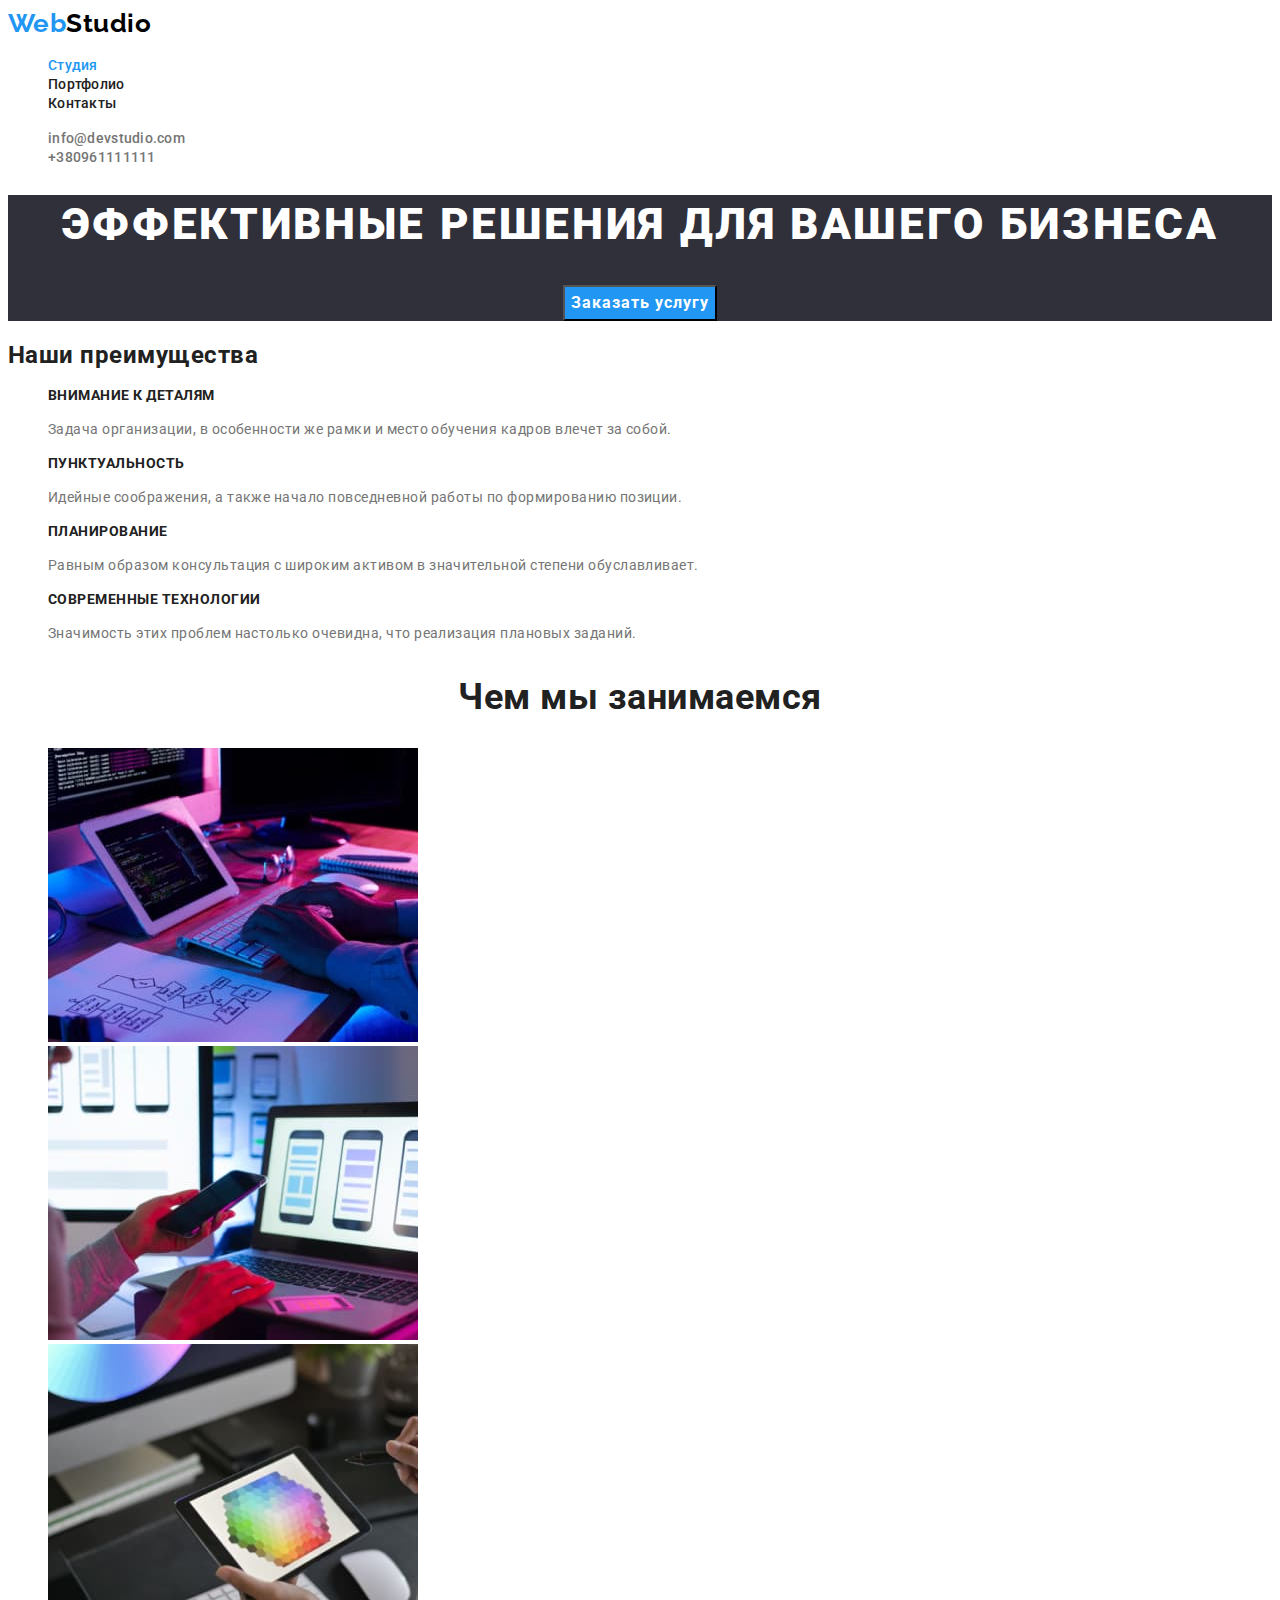
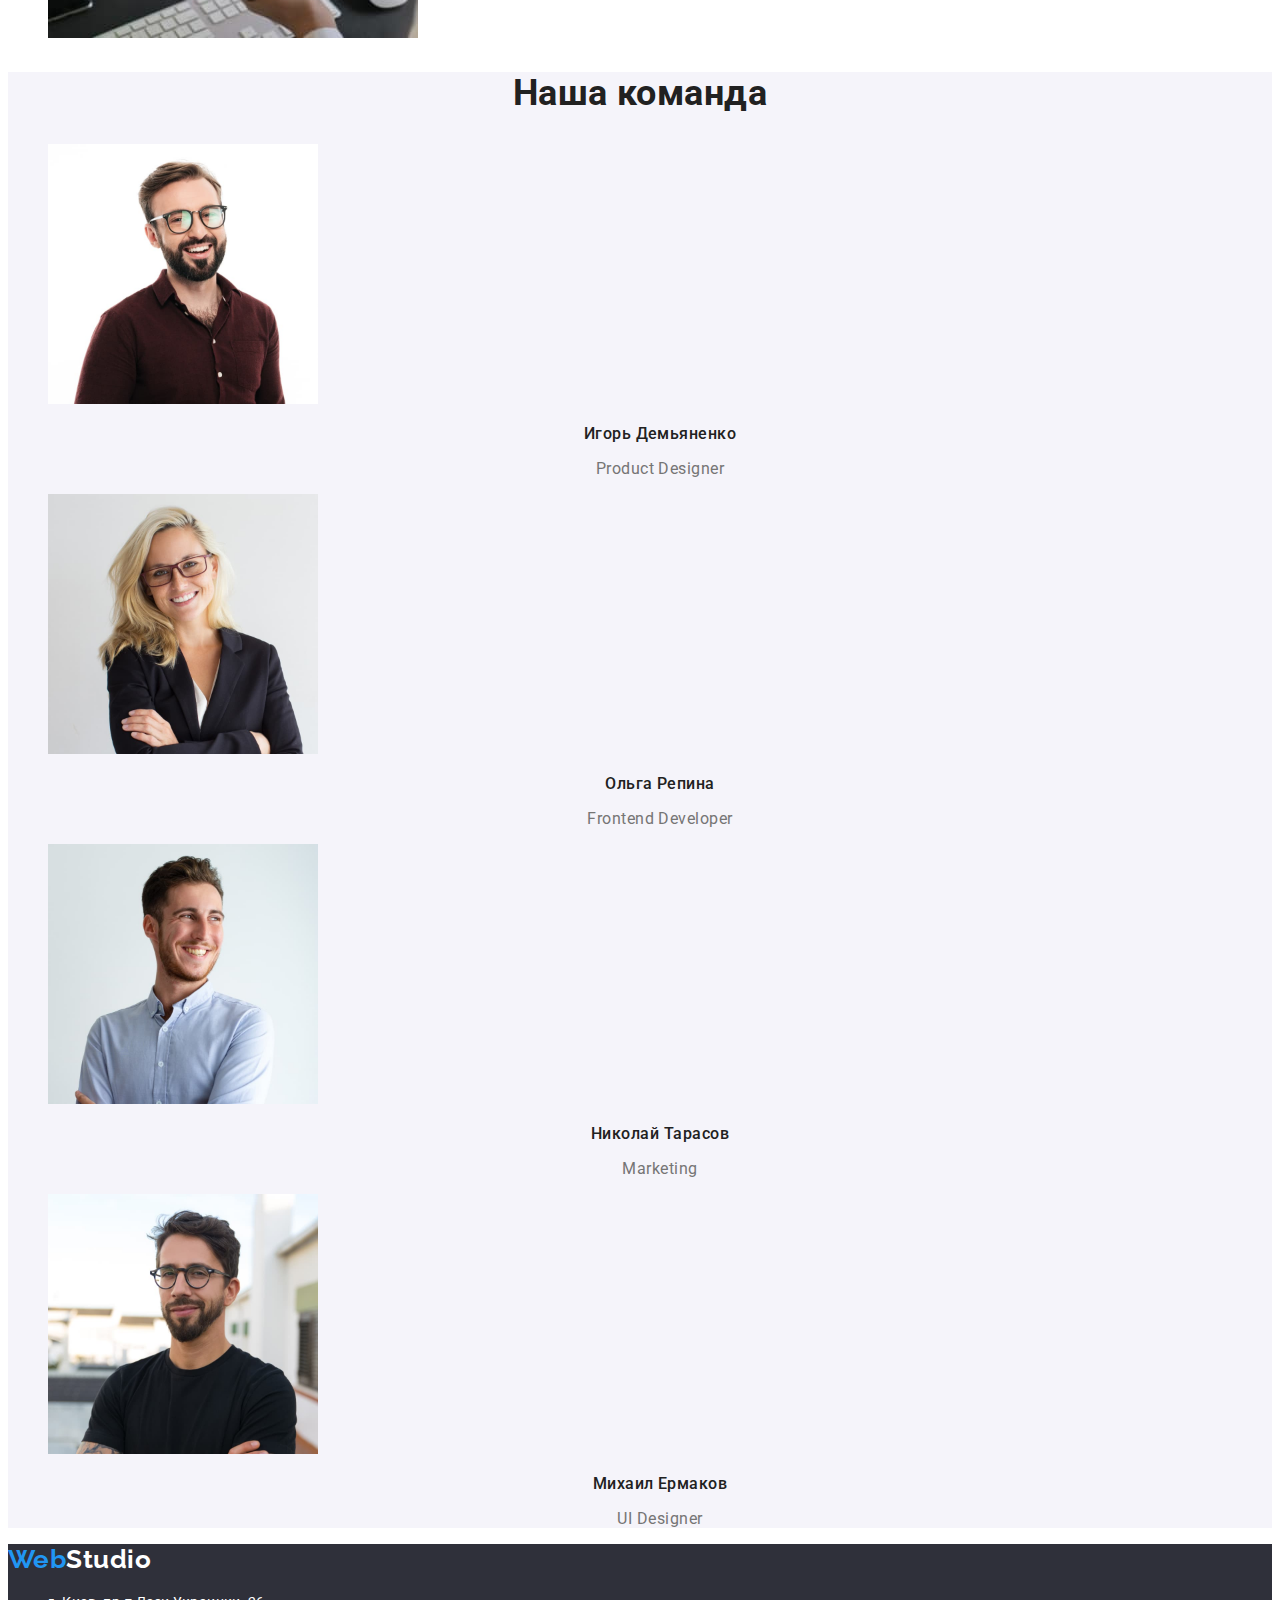
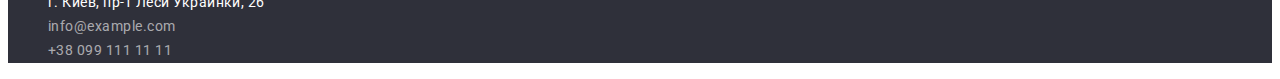
==== index.html @ e26ff04c "Add repo hw-3" ====
<!DOCTYPE html>
<html lang="ru">
<head>
    <meta charset="UTF-8">
    <meta http-equiv="X-UA-Compatible" content="IE=edge">
    <meta name="viewport" content="width=device-width, initial-scale=1.0">
    <title>Студия</title>
    <link rel="preconnect" href="https://fonts.googleapis.com">
    <link rel="preconnect" href="https://fonts.gstatic.com" crossorigin>
    <link href="https://fonts.googleapis.com/css2?family=Raleway:wght@700&family=Roboto:wght@400;500;700;900&display=swap"
        rel="stylesheet">
    <link rel="stylesheet" href="./css/style.css">
</head>
<body>
    <!-- Header section -->
    <header class="page-header">
        <nav>
            <a href="/" class="logo" lang="en"> Web<span class="logo-dark">Studio</span></a>
            <ul class="site-nav list">
                <li><a href="./index.html" class="nav-link current">Студия</a></li>
                <li><a href="./portfolio.html" class="nav-link">Портфолио</a></li>
                <li><a href="" class="nav-link">Контакты</a></li>
            </ul>
        </nav>
    
        <ul class="auth-nav list">
            <li class="auth-item"><a href="mailto:info@devstudio.com" class="auth-link">info@devstudio.com</a></li>
            <li class="auth-item"><a href="tel:+380961111111" class="auth-link">+380961111111</a></li>
        </ul>
    </header>
    <!-- Main section -->
    <main>
        <section class="hero-section">
            <h1 class="hero-title">Эффективные решения для вашего бизнеса</h1>
            <button type="button" class="hero-button">Заказать услугу</button>
        </section>
        <!-- Чем мы занимаемся -->
        <section class="benefits">
            <h2>Наши преимущества</h2>
            <ul class="list">
                <li>
                    <h3 class="benefits-title">Внимание к деталям</h3>
                    <p class="benefits-description">Задача организации, в особенности же рамки и место обучения кадров влечет за собой.</p>
                </li>
                <li>
                    <h3 class="benefits-title">Пунктуальность</h3>
                    <p class="benefits-description">Идейные соображения, а также начало повседневной работы по формированию позиции.</p>
                </li>
                <li>
                    <h3 class="benefits-title">Планирование</h3>
                    <p class="benefits-description">Равным образом консультация с широким активом в значительной степени обуславливает.</p>
                </li>
                <li>
                    <h3 class="benefits-title">Современные технологии</h3>
                    <p class="benefits-description">Значимость этих проблем настолько очевидна, что реализация плановых заданий.</p>
                </li>
            </ul>
        </section>
        <section class="works">
            <h2 class="works-title">Чем мы занимаемся</h2>
            <ul class="list">
                <li>
                    <img src="./images/box1.jpg" alt="Экран с кодом" width="370">
                </li>
                <li>
                    <img src="./images/box2.jpg" alt="Экран с макетом" width="370">
                </li>
                <li>
                    <img src="./images/box3.jpg" alt="экран планшета" width="370">
                </li>
            </ul>
        </section>
        <!-- Наша команда -->
        <section class="works-section">
            <h2 class="works-title">Наша команда</h2>
            <ul class="list">
                <li>
                    <img src="./images/img.jpg" alt="Игорь" width="270">
                    <h3 class="work-employe">Игорь Демьяненко</h3>
                    <p lang="en" class="work-desccription">Product Designer</p>
                </li>
                <li>
                    <img src="./images/img-2.jpg" alt="Ольга" width="270">
                    <h3 class="work-employe">Ольга Репина</h3>
                    <p lang="en" class="work-desccription">Frontend Developer</p>
                </li>
                <li>
                    <img src="./images/img-3.jpg" alt="Николай" width="270">
                    <h3 class="work-employe">Николай Тарасов</h3>
                    <p lang="en" class="work-desccription">Marketing</p>
                </li>
                <li>
                    <img src="./images/img-4.jpg" alt="Михаил" width="270">
                    <h3 class="work-employe">Михаил Ермаков</h3>
                    <p lang="en" class="work-desccription">UI Designer</p>
                </li>
            </ul>
        </section>

    </main>

    <!-- Footer section -->
    <footer>
        <div class="container footer-background">
            <a href="/" class="logo" lang="en"> Web<span class="logo-light">Studio</span></a>
            <address class="address">
                <ul class="list">
                    <li><a href="https://goo.gl/maps/YRbQZVah7VMLd3e68" target="_blank" rel="noreferrer noopener"
                            class="footer-contacts footer-maps">г. Киев, пр-т Леси Украинки, 26</a></li>
                    <li><a href="mailto:info@devstudio.com" class="footer-contacts">info@example.com</a></li>
                    <li><a href="tel:+380961111111" class="footer-contacts">+38 099 111 11 11</a></li>
                </ul>
            </address>
        </div>
    </footer>
</body>
</html>
---- css/style.css ----
:root {
  --primary-text-color: #212121;
  --secodary-text-color: #757575;
  --accent-color: #2196f3;
  --secondary-bcg-color: #2f303a;
  --white-text-color: #ffffff;
  --primary-bcg-button: #f5f4fa;
  --footer-adress-link-color: rgba(255, 255, 255, 0.6);
}

body {
  color: var(--primary-text-color);

  font-family: Roboto, sans-serif;
  letter-spacing: 0.03em;
}
.list {
  list-style: none;
}
/* Logo */
.logo {
  text-decoration: none;
  color: var(--accent-color);

  font-family: Raleway, sans-serif;
  font-weight: 700;
  font-size: 26px;
  line-height: 1.19;
}
.logo-dark {
  color: #000;
}
.logo-light {
  color: var(--white-text-color);
}
/* site-nav */
.nav-link {
  text-decoration: none;
  color: var(--primary-text-color);
  font-weight: 500;
  font-size: 14px;
  line-height: 1.14;
  letter-spacing: 0.02em;
}
.nav-link:hover,
.nav-link:focus,
.nav-link.current {
  color: var(--accent-color);
}

/* auth-nav */
.auth-link {
  text-decoration: none;
  color: var(--secodary-text-color);
  font-weight: 500;
  font-size: 14px;
  line-height: 1.14;
  letter-spacing: 0.02em;
}
/* Hero */
.hero-section {
  background-color: var(--secondary-bcg-color);
  text-align: center;
}
.hero-title {
  color: var(--white-text-color);
  font-weight: 900;
  font-size: 44px;
  line-height: 1.36;
  text-align: center;
  letter-spacing: 0.06em;
  text-transform: uppercase;
}
.hero-button {
  color: var(--white-text-color);
  background-color: var(--accent-color);
  font-family: inherit;
  font-weight: 700;
  font-size: 16px;
  line-height: 1.87;
  align-items: center;
  text-align: center;
  letter-spacing: 0.06em;
  cursor: pointer;
}

/* Works */
.works-section {
  background-color: #f5f4fa;
}
.works-title {
  font-weight: 700;
  font-size: 36px;
  line-height: 1.17;
  text-align: center;
}
.work-employe {
  font-weight: 500;
  font-size: 16px;
  line-height: 1.19;
  text-align: center;
}
.work-desccription {
  color: var(--secodary-text-color);
  font-size: 16px;
  line-height: 1.19;
  text-align: center;
}
/* Footer */

.footer-contacts {
  text-decoration: none;
  color: var(--footer-adress-link-color);
  font-style: normal;
  font-size: 14px;
  line-height: 1.71;
}
.footer-contacts:hover,
.footer-contacts:focus {
  color: var(--white-text-color);
}
.footer-maps {
  color: var(--white-text-color);
}

.auth-link:hover,
.auth-link:focus,
.footer-auth-link:hover,
.footer-auth-link:focus {
  color: var(--accent-color);
}
/* Filter */
.filter-btn {
  color: var(--primary-text-color);
  background-color: var(--primary-bcg-button);
  font-family: inherit;
  font-weight: 500;
  font-size: 16px;
  line-height: 1.63;
  cursor: pointer;
}
.filter-btn:hover,
.filter-btn:focus {
  color: var(--white-text-color);
  background-color: var(--accent-color);
}
.filter-btn.current {
  color: var(--white-text-color);
  background-color: var(--accent-color);
}
/* проекты */
.project-item {
  text-decoration: none;
}
.project-title {
  color: var(--primary-text-color);

  font-weight: 700;
  font-size: 18px;
  line-height: 2;
  letter-spacing: 0.06em;
}
.project-text {
  color: var(--secodary-text-color);
  font-size: 16px;
  line-height: 1.87;
}
/* Benefits */
.benefits-title {
  font-weight: 700;
  font-size: 14px;
  line-height: 1.14;
  text-transform: uppercase;
}
.benefits-description {
  color: var(--secodary-text-color);
  font-size: 14px;
  line-height: 1.71;
}
.address {
  font-style: normal;
}
.container.footer-background {
  background-color: var(--secondary-bcg-color);
}
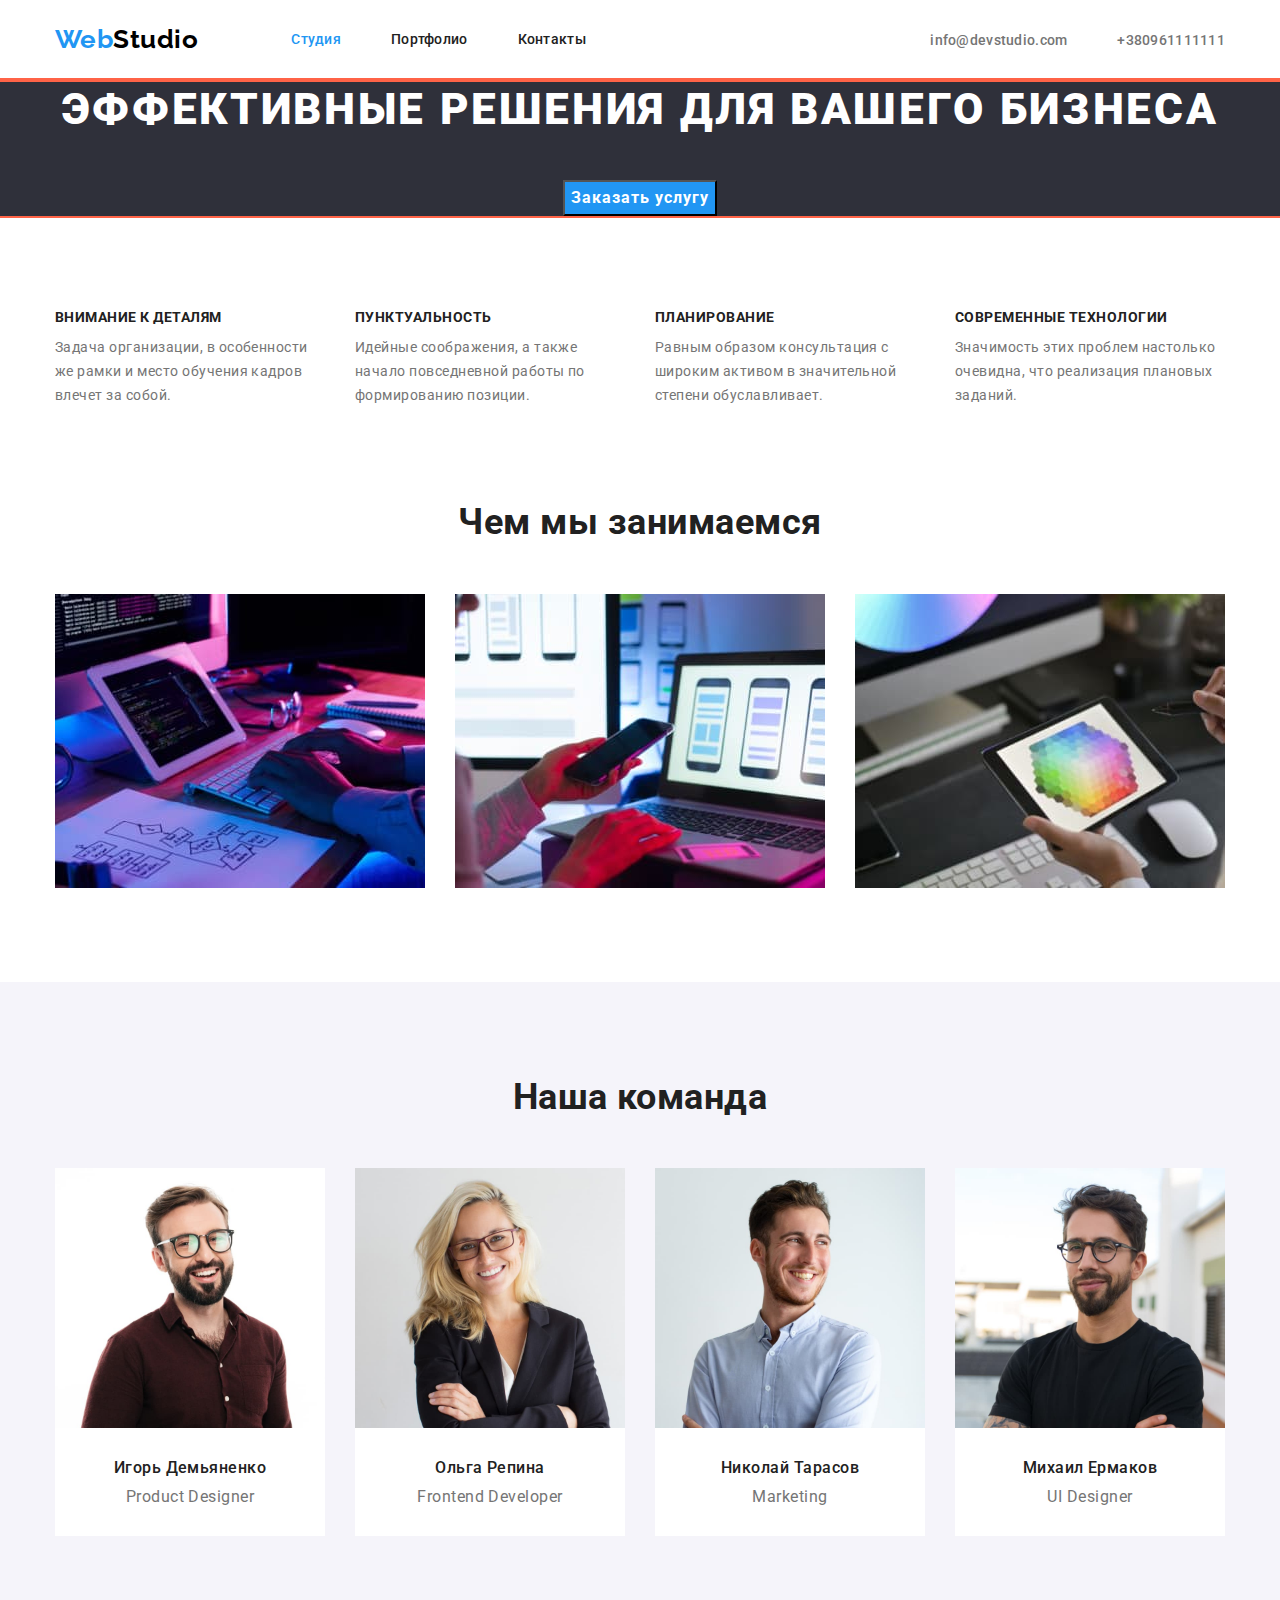
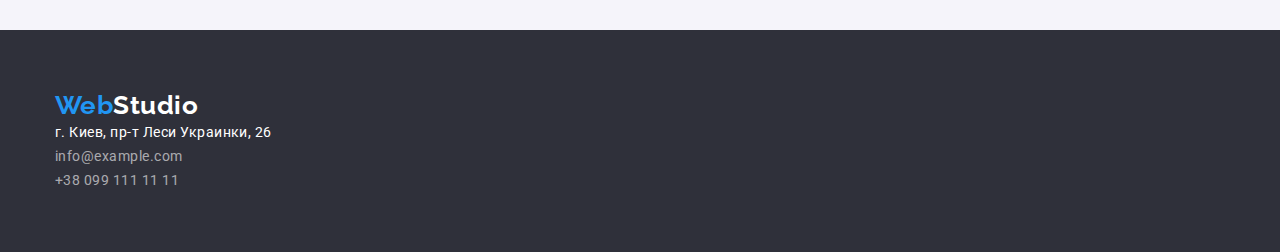
==== commit 88c93409: "Add flex" ====
--- a/index.html
+++ b/index.html
@@ -9,24 +9,27 @@
     <link rel="preconnect" href="https://fonts.gstatic.com" crossorigin>
     <link href="https://fonts.googleapis.com/css2?family=Raleway:wght@700&family=Roboto:wght@400;500;700;900&display=swap"
         rel="stylesheet">
+    <link rel="stylesheet" href="https://cdnjs.cloudflare.com/ajax/libs/modern-normalize/1.1.0/modern-normalize.min.css">
     <link rel="stylesheet" href="./css/style.css">
 </head>
 <body>
     <!-- Header section -->
     <header class="page-header">
-        <nav>
-            <a href="/" class="logo" lang="en"> Web<span class="logo-dark">Studio</span></a>
-            <ul class="site-nav list">
-                <li><a href="./index.html" class="nav-link current">Студия</a></li>
-                <li><a href="./portfolio.html" class="nav-link">Портфолио</a></li>
-                <li><a href="" class="nav-link">Контакты</a></li>
+        <div class="container page-nav">
+            <nav class="main-nav">
+                <a href="/" class="logo" lang="en"> Web<span class="logo-dark">Studio</span></a>
+                <ul class="site-nav list">
+                    <li class="site-nav-item"><a href="./index.html" class="nav-link current">Студия</a></li>
+                    <li class="site-nav-item"><a href="./portfolio.html" class="nav-link">Портфолио</a></li>
+                    <li class="site-nav-item"><a href="" class="nav-link">Контакты</a></li>
+                </ul>
+            </nav>
+            
+            <ul class="auth-nav list">
+                <li class="auth-item"><a href="mailto:info@devstudio.com" class="auth-link">info@devstudio.com</a></li>
+                <li class="auth-item"><a href="tel:+380961111111" class="auth-link">+380961111111</a></li>
             </ul>
-        </nav>
-    
-        <ul class="auth-nav list">
-            <li class="auth-item"><a href="mailto:info@devstudio.com" class="auth-link">info@devstudio.com</a></li>
-            <li class="auth-item"><a href="tel:+380961111111" class="auth-link">+380961111111</a></li>
-        </ul>
+        </div>
     </header>
     <!-- Main section -->
     <main>
@@ -35,74 +38,84 @@
             <button type="button" class="hero-button">Заказать услугу</button>
         </section>
         <!-- Чем мы занимаемся -->
-        <section class="benefits">
-            <h2>Наши преимущества</h2>
-            <ul class="list">
-                <li>
-                    <h3 class="benefits-title">Внимание к деталям</h3>
-                    <p class="benefits-description">Задача организации, в особенности же рамки и место обучения кадров влечет за собой.</p>
-                </li>
-                <li>
-                    <h3 class="benefits-title">Пунктуальность</h3>
-                    <p class="benefits-description">Идейные соображения, а также начало повседневной работы по формированию позиции.</p>
-                </li>
-                <li>
-                    <h3 class="benefits-title">Планирование</h3>
-                    <p class="benefits-description">Равным образом консультация с широким активом в значительной степени обуславливает.</p>
-                </li>
-                <li>
-                    <h3 class="benefits-title">Современные технологии</h3>
-                    <p class="benefits-description">Значимость этих проблем настолько очевидна, что реализация плановых заданий.</p>
-                </li>
-            </ul>
+        <section class="section benefits-section">
+            <div class="container">
+                <h2 class="visually-hidden">Наши преимущества</h2>
+                <ul class="benefits-list list">
+                    <li class="benefits-item">
+                        <h3 class="benefits-title">Внимание к деталям</h3>
+                        <p class="benefits-description">Задача организации, в особенности же рамки и место обучения кадров влечет за
+                            собой.</p>
+                    </li>
+                    <li class="benefits-item">
+                        <h3 class="benefits-title">Пунктуальность</h3>
+                        <p class="benefits-description">Идейные соображения, а также начало повседневной работы по формированию
+                            позиции.</p>
+                    </li>
+                    <li class="benefits-item">
+                        <h3 class="benefits-title">Планирование</h3>
+                        <p class="benefits-description">Равным образом консультация с широким активом в значительной степени
+                            обуславливает.</p>
+                    </li>
+                    <li class="benefits-item">
+                        <h3 class="benefits-title">Современные технологии</h3>
+                        <p class="benefits-description">Значимость этих проблем настолько очевидна, что реализация плановых заданий.
+                        </p>
+                    </li>
+                </ul>
+            </div>
         </section>
-        <section class="works">
-            <h2 class="works-title">Чем мы занимаемся</h2>
-            <ul class="list">
-                <li>
-                    <img src="./images/box1.jpg" alt="Экран с кодом" width="370">
-                </li>
-                <li>
-                    <img src="./images/box2.jpg" alt="Экран с макетом" width="370">
-                </li>
-                <li>
-                    <img src="./images/box3.jpg" alt="экран планшета" width="370">
-                </li>
-            </ul>
+        <section class="section">
+            <div class="container">
+                <h2 class="works-title">Чем мы занимаемся</h2>
+                <ul class="works-list list">
+                    <li class="works-item">
+                        <img src="./images/box1.jpg" alt="Экран с кодом" width="370">
+                    </li>
+                    <li class="works-item">
+                        <img src="./images/box2.jpg" alt="Экран с макетом" width="370">
+                    </li>
+                    <li class="works-item">
+                        <img src="./images/box3.jpg" alt="экран планшета" width="370">
+                    </li>
+                </ul>
+            </div>
         </section>
         <!-- Наша команда -->
-        <section class="works-section">
-            <h2 class="works-title">Наша команда</h2>
-            <ul class="list">
-                <li>
-                    <img src="./images/img.jpg" alt="Игорь" width="270">
-                    <h3 class="work-employe">Игорь Демьяненко</h3>
-                    <p lang="en" class="work-desccription">Product Designer</p>
-                </li>
-                <li>
-                    <img src="./images/img-2.jpg" alt="Ольга" width="270">
-                    <h3 class="work-employe">Ольга Репина</h3>
-                    <p lang="en" class="work-desccription">Frontend Developer</p>
-                </li>
-                <li>
-                    <img src="./images/img-3.jpg" alt="Николай" width="270">
-                    <h3 class="work-employe">Николай Тарасов</h3>
-                    <p lang="en" class="work-desccription">Marketing</p>
-                </li>
-                <li>
-                    <img src="./images/img-4.jpg" alt="Михаил" width="270">
-                    <h3 class="work-employe">Михаил Ермаков</h3>
-                    <p lang="en" class="work-desccription">UI Designer</p>
-                </li>
-            </ul>
+        <section class="section team-section">
+            <div class="container">
+                <h2 class="works-title">Наша команда</h2>
+                <ul class="team-list list">
+                    <li class="team-item">
+                        <img src="./images/img.jpg" alt="Игорь" width="270">
+                        <h3 class="work-employe">Игорь Демьяненко</h3>
+                        <p lang="en" class="work-desccription">Product Designer</p>
+                    </li>
+                    <li class="team-item">
+                        <img src="./images/img-2.jpg" alt="Ольга" width="270">
+                        <h3 class="work-employe">Ольга Репина</h3>
+                        <p lang="en" class="work-desccription">Frontend Developer</p>
+                    </li>
+                    <li class="team-item">
+                        <img src="./images/img-3.jpg" alt="Николай" width="270">
+                        <h3 class="work-employe">Николай Тарасов</h3>
+                        <p lang="en" class="work-desccription">Marketing</p>
+                    </li>
+                    <li class="team-item">
+                        <img src="./images/img-4.jpg" alt="Михаил" width="270">
+                        <h3 class="work-employe">Михаил Ермаков</h3>
+                        <p lang="en" class="work-desccription">UI Designer</p>
+                    </li>
+                </ul>
+            </div>
         </section>
 
     </main>
 
     <!-- Footer section -->
-    <footer>
-        <div class="container footer-background">
-            <a href="/" class="logo" lang="en"> Web<span class="logo-light">Studio</span></a>
+    <footer class="footer-page">
+        <div class="container">
+            <a href="/" class="logo footer-logo" lang="en"> Web<span class="logo-light">Studio</span></a>
             <address class="address">
                 <ul class="list">
                     <li><a href="https://goo.gl/maps/YRbQZVah7VMLd3e68" target="_blank" rel="noreferrer noopener"
--- a/css/style.css
+++ b/css/style.css
@@ -6,6 +6,7 @@
   --white-text-color: #ffffff;
   --primary-bcg-button: #f5f4fa;
   --footer-adress-link-color: rgba(255, 255, 255, 0.6);
+  --border-primary-color: #eeeeee;
 }
 
 body {
@@ -14,11 +15,60 @@
   font-family: Roboto, sans-serif;
   letter-spacing: 0.03em;
 }
+p,
+h1,
+h2,
+h3,
+h4,
+h5 {
+  margin: 0;
+}
+img {
+  display: block;
+  max-width: 100%;
+  height: auto;
+}
+
 .list {
+  padding: 0;
+  margin: 0;
+
   list-style: none;
+}
+.container {
+  width: 1200px;
+  padding-left: 15px;
+  padding-right: 15px;
+  margin: 0 auto;
+}
+.section {
+  padding-top: 94px;
+  padding-bottom: 94px;
+}
+.visually-hidden {
+  position: absolute;
+  white-space: nowrap;
+  width: 1px;
+  height: 1px;
+  overflow: hidden;
+  border: 0;
+  padding: 0;
+  clip: rect(0 0 0 0);
+  clip-path: inset(50%);
+  margin: -1px;
+}
+/* Header */
+.page-header {
+  outline: 2px solid tomato;
+}
+.page-nav {
+  display: flex;
+  align-items: center;
 }
 /* Logo */
 .logo {
+  padding-top: 24px;
+  padding-bottom: 25px;
   text-decoration: none;
   color: var(--accent-color);
 
@@ -27,6 +77,11 @@
   font-size: 26px;
   line-height: 1.19;
 }
+.logo.footer-logo {
+  padding-top: 0;
+  padding-bottom: 0;
+  margin-bottom: 10px;
+}
 .logo-dark {
   color: #000;
 }
@@ -34,7 +89,22 @@
   color: var(--white-text-color);
 }
 /* site-nav */
+.main-nav {
+  display: flex;
+}
+.site-nav {
+  display: flex;
+  margin-left: 93px;
+}
+.site-nav-item:not(:last-child) {
+  margin-right: 50px;
+}
+
 .nav-link {
+  padding-top: 32px;
+  padding-bottom: 32px;
+  display: block;
+
   text-decoration: none;
   color: var(--primary-text-color);
   font-weight: 500;
@@ -49,6 +119,13 @@
 }
 
 /* auth-nav */
+.auth-nav {
+  display: flex;
+  margin-left: auto;
+}
+.auth-item:not(:last-child) {
+  margin-right: 50px;
+}
 .auth-link {
   text-decoration: none;
   color: var(--secodary-text-color);
@@ -61,8 +138,12 @@
 .hero-section {
   background-color: var(--secondary-bcg-color);
   text-align: center;
+  outline: 2px solid tomato;
 }
 .hero-title {
+  margin-top: 0;
+  margin-bottom: 40px;
+
   color: var(--white-text-color);
   font-weight: 900;
   font-size: 44px;
@@ -85,29 +166,60 @@
 }
 
 /* Works */
-.works-section {
-  background-color: #f5f4fa;
+.works-list {
+  display: flex;
+  margin-left: -30px;
+}
+.works-item {
+  flex-basis: calc(100% / 3 - 30px);
+  margin-left: 30px;
 }
 .works-title {
+  margin-top: 0;
+  margin-bottom: 50px;
+
   font-weight: 700;
   font-size: 36px;
   line-height: 1.17;
   text-align: center;
 }
+/* Team */
+.team-section {
+  background-color: var(--primary-bcg-button);
+}
+.team-list {
+  display: flex;
+  margin-left: -30px;
+}
+.team-item {
+  flex-basis: calc(100% / 4 - 30px);
+  margin-left: 30px;
+
+  background-color: var(--white-text-color);
+}
 .work-employe {
+  margin-top: 30px;
+  margin-bottom: 10px;
+
   font-weight: 500;
   font-size: 16px;
   line-height: 1.19;
   text-align: center;
 }
 .work-desccription {
+  margin-bottom: 30px;
+
   color: var(--secodary-text-color);
   font-size: 16px;
   line-height: 1.19;
   text-align: center;
 }
 /* Footer */
-
+.footer-page {
+  background-color: var(--secondary-bcg-color);
+  padding-top: 60px;
+  padding-bottom: 60px;
+}
 .footer-contacts {
   text-decoration: none;
   color: var(--footer-adress-link-color);
@@ -130,7 +242,16 @@
   color: var(--accent-color);
 }
 /* Filter */
+.filter {
+  display: flex;
+  justify-content: center;
+  margin-bottom: 50px;
+}
+.filter-item:not(:last-child) {
+  margin-right: 8px;
+}
 .filter-btn {
+  padding: 6px 22px;
   color: var(--primary-text-color);
   background-color: var(--primary-bcg-button);
   font-family: inherit;
@@ -149,10 +270,26 @@
   background-color: var(--accent-color);
 }
 /* проекты */
+.project-section {
+  display: flex;
+  flex-wrap: wrap;
+  margin-top: -30px;
+  margin-left: -30px;
+}
+.project-list {
+  flex-basis: calc(100% / 3 - 30px);
+  margin-top: 30px;
+  margin-left: 30px;
+}
 .project-item {
   text-decoration: none;
 }
+.project-box {
+  padding: 20px 24px;
+  border: 1px solid var(--border-primary-color);
+}
 .project-title {
+  margin-bottom: 4px;
   color: var(--primary-text-color);
 
   font-weight: 700;
@@ -166,13 +303,28 @@
   line-height: 1.87;
 }
 /* Benefits */
+.benefits-section {
+  padding-bottom: 0;
+}
+.benefits-list {
+  display: flex;
+  margin-left: -30px;
+}
+.benefits-item {
+  flex-basis: calc(100% / 4 - 30px);
+  margin-left: 30px;
+}
 .benefits-title {
+  margin-top: 0;
+  margin-bottom: 10px;
   font-weight: 700;
   font-size: 14px;
   line-height: 1.14;
   text-transform: uppercase;
 }
 .benefits-description {
+  margin-top: 0;
+  margin-bottom: 0;
   color: var(--secodary-text-color);
   font-size: 14px;
   line-height: 1.71;
@@ -180,6 +332,3 @@
 .address {
   font-style: normal;
 }
-.container.footer-background {
-  background-color: var(--secondary-bcg-color);
-}
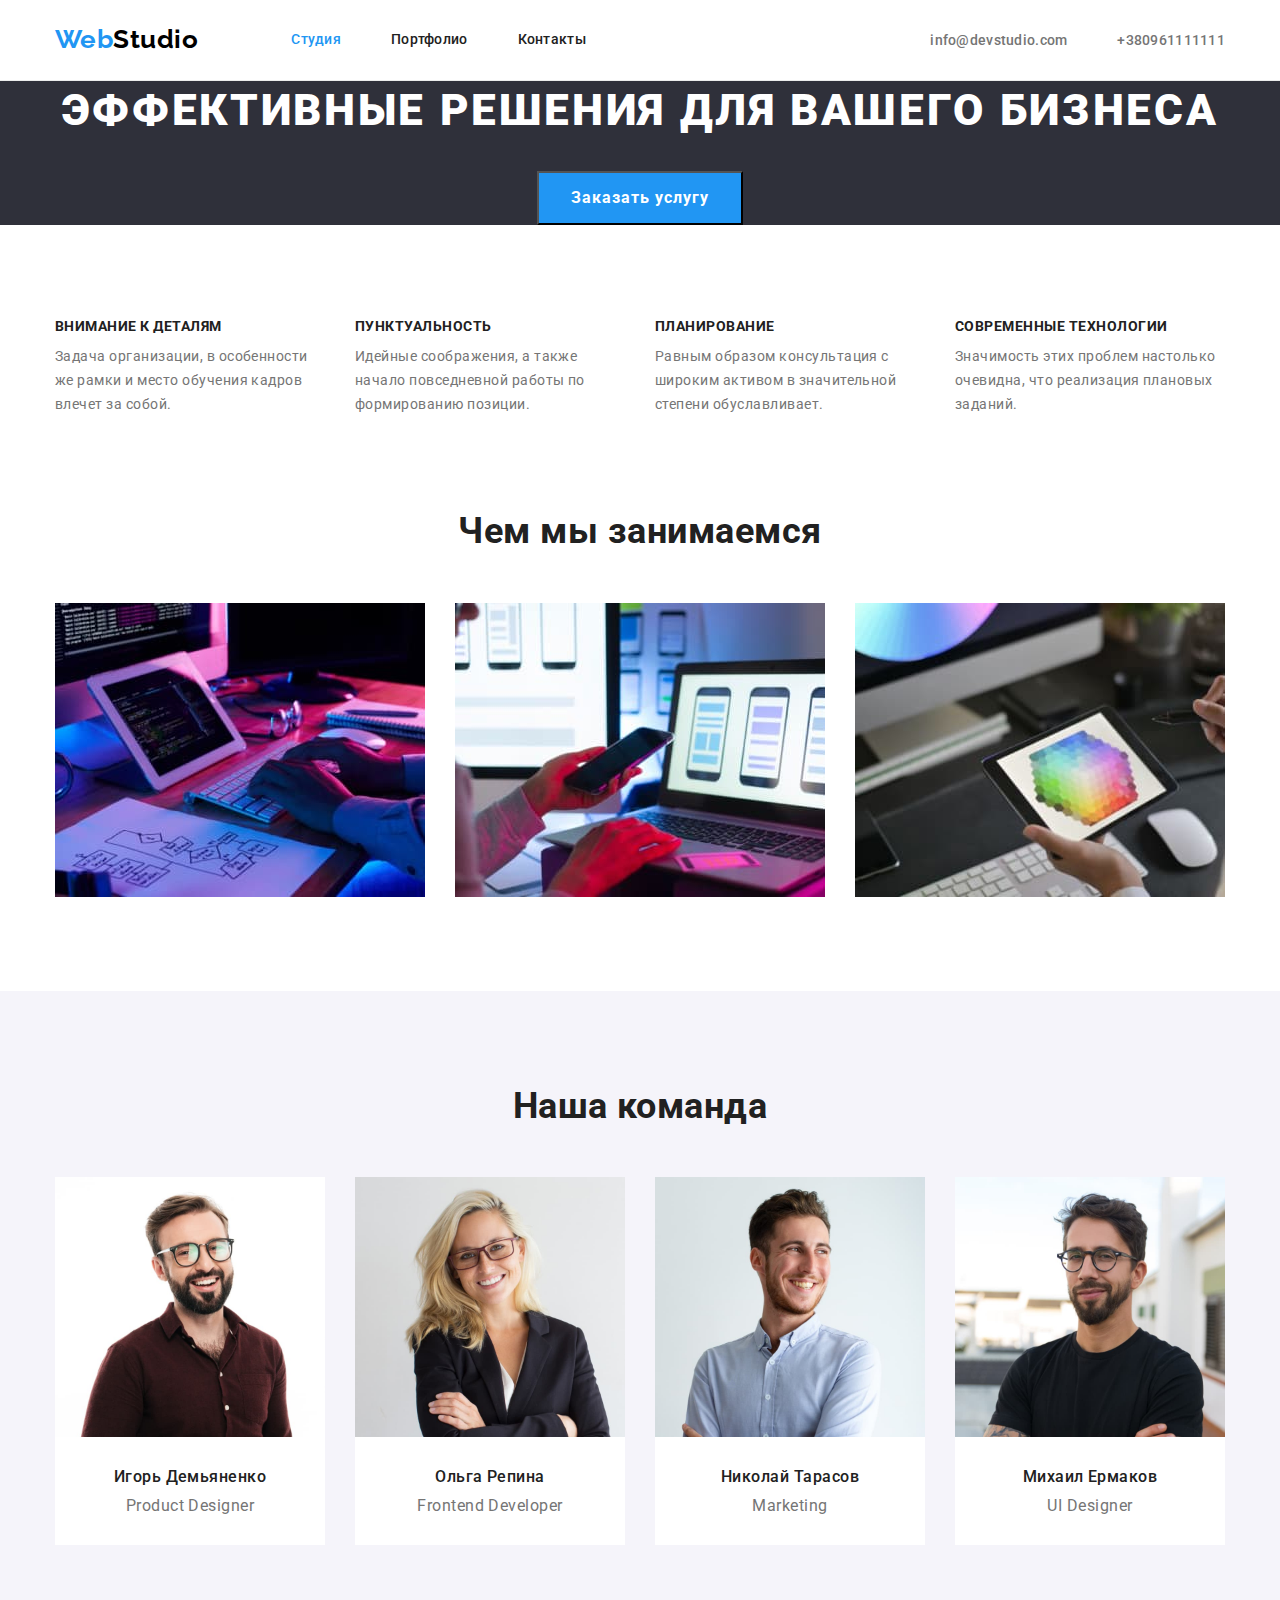
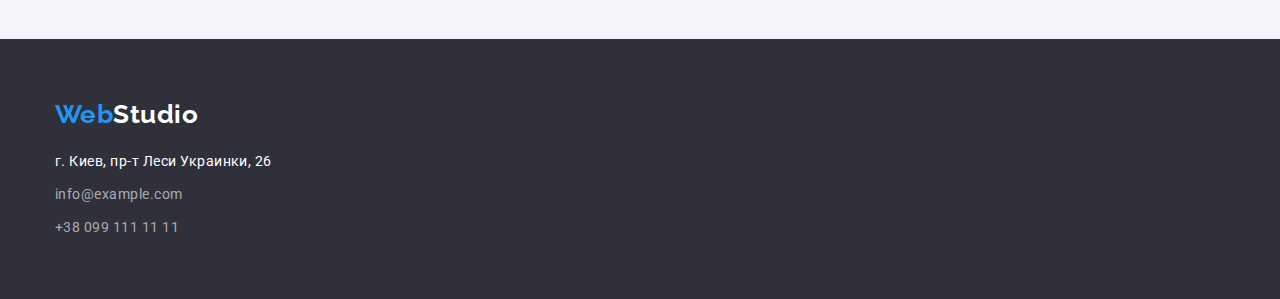
==== commit 4b91b8ec: "Change footer" ====
--- a/index.html
+++ b/index.html
@@ -114,13 +114,13 @@
 
     <!-- Footer section -->
     <footer class="footer-page">
-        <div class="container">
+        <div class="container footer-items">
             <a href="/" class="logo footer-logo" lang="en"> Web<span class="logo-light">Studio</span></a>
             <address class="address">
                 <ul class="list">
                     <li><a href="https://goo.gl/maps/YRbQZVah7VMLd3e68" target="_blank" rel="noreferrer noopener"
                             class="footer-contacts footer-maps">г. Киев, пр-т Леси Украинки, 26</a></li>
-                    <li><a href="mailto:info@devstudio.com" class="footer-contacts">info@example.com</a></li>
+                    <li><a href="mailto:info@devstudio.com" class="footer-contacts mail">info@example.com</a></li>
                     <li><a href="tel:+380961111111" class="footer-contacts">+38 099 111 11 11</a></li>
                 </ul>
             </address>
--- a/css/style.css
+++ b/css/style.css
@@ -7,6 +7,7 @@
   --primary-bcg-button: #f5f4fa;
   --footer-adress-link-color: rgba(255, 255, 255, 0.6);
   --border-primary-color: #eeeeee;
+  --border-secondary-color: #ececec;
 }
 
 body {
@@ -59,7 +60,7 @@
 }
 /* Header */
 .page-header {
-  outline: 2px solid tomato;
+  border-bottom: 1px solid var(--border-secondary-color);
 }
 .page-nav {
   display: flex;
@@ -138,11 +139,10 @@
 .hero-section {
   background-color: var(--secondary-bcg-color);
   text-align: center;
-  outline: 2px solid tomato;
 }
 .hero-title {
   margin-top: 0;
-  margin-bottom: 40px;
+  margin-bottom: 30px;
 
   color: var(--white-text-color);
   font-weight: 900;
@@ -153,6 +153,8 @@
   text-transform: uppercase;
 }
 .hero-button {
+  padding: 10px 32px;
+
   color: var(--white-text-color);
   background-color: var(--accent-color);
   font-family: inherit;
@@ -217,6 +219,8 @@
 /* Footer */
 .footer-page {
   background-color: var(--secondary-bcg-color);
+}
+.footer-items {
   padding-top: 60px;
   padding-bottom: 60px;
 }
@@ -231,8 +235,17 @@
 .footer-contacts:focus {
   color: var(--white-text-color);
 }
+.footer-contacts.mail {
+  display: block;
+  margin-bottom: 9px;
+}
 .footer-maps {
-  color: var(--white-text-color);
+  display: block;
+  margin-bottom: 9px;
+  color: var(--white-text-color);
+}
+.address {
+  margin-top: 20px;
 }
 
 .auth-link:hover,
@@ -286,7 +299,9 @@
 }
 .project-box {
   padding: 20px 24px;
-  border: 1px solid var(--border-primary-color);
+  border-right: 1px solid var(--border-primary-color);
+  border-bottom: 1px solid var(--border-primary-color);
+  border-left: 1px solid var(--border-primary-color);
 }
 .project-title {
   margin-bottom: 4px;
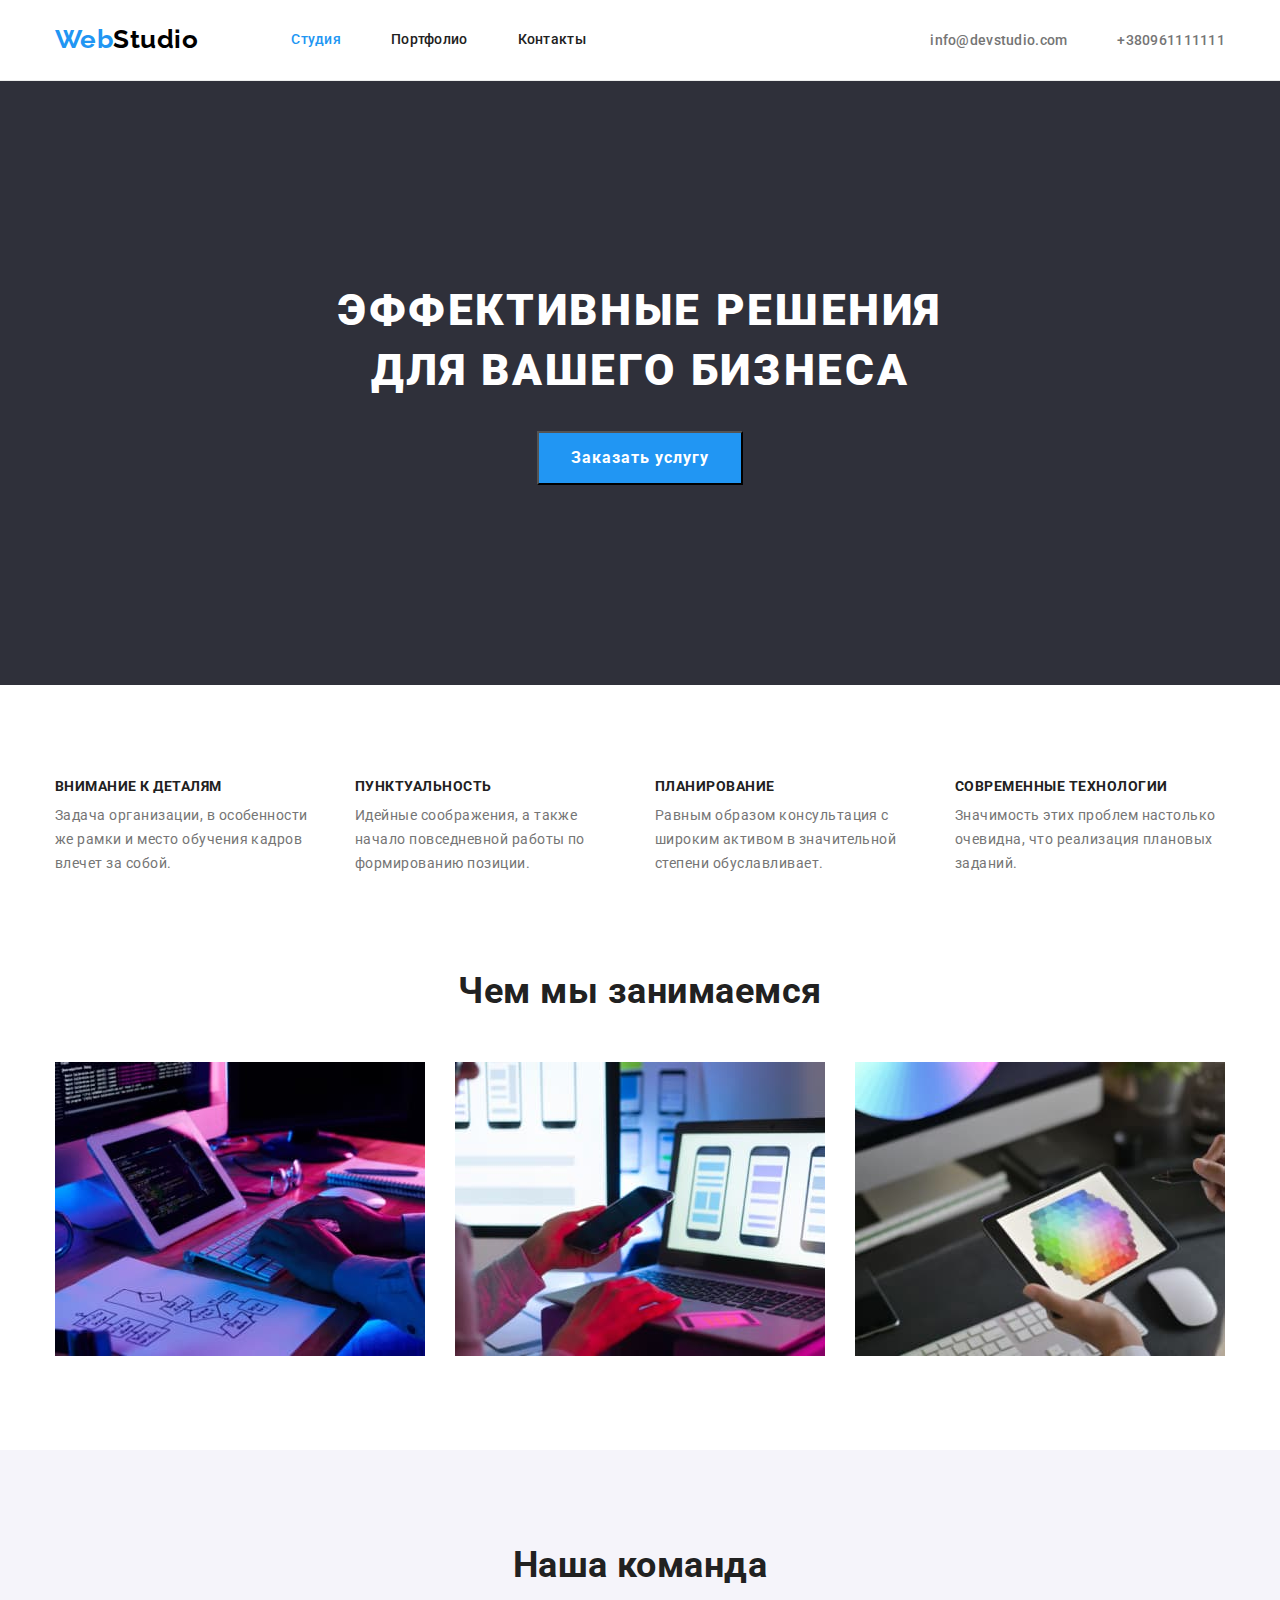
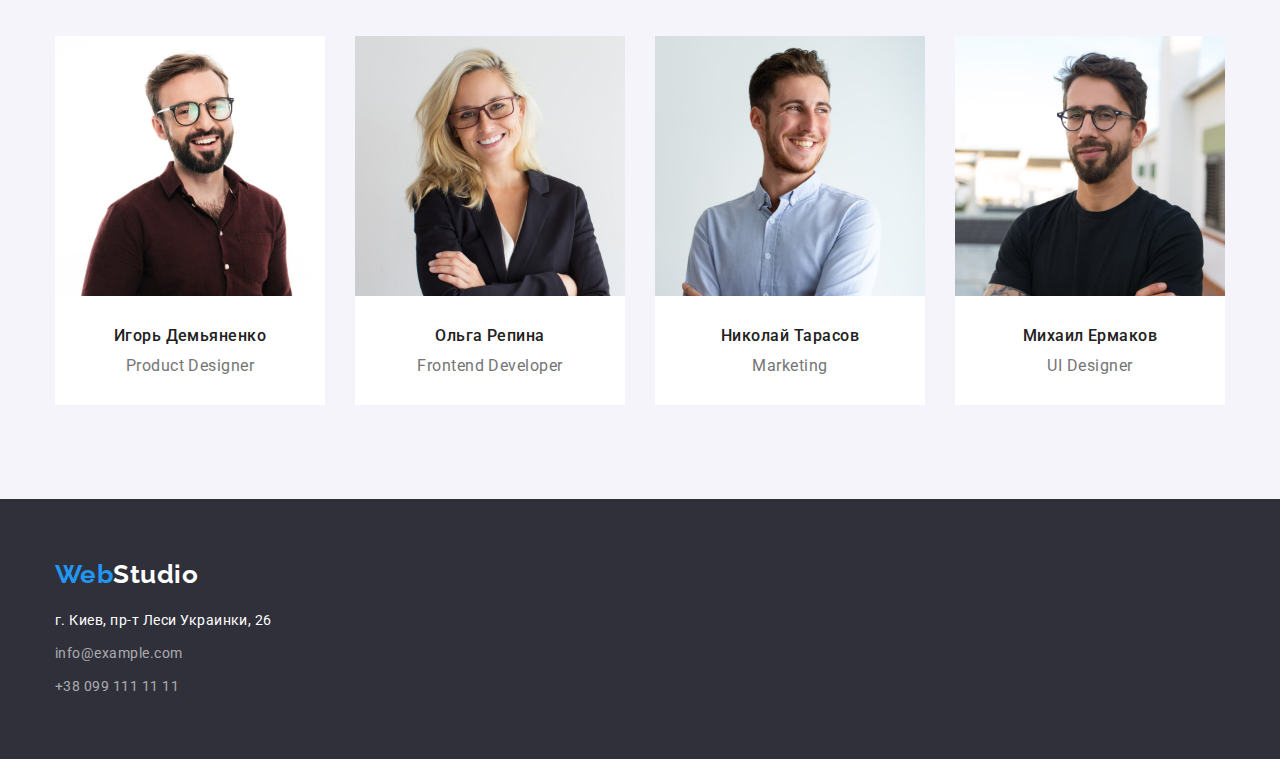
==== commit db18fdcf: "Add div to section TEAM" ====
--- a/index.html
+++ b/index.html
@@ -41,7 +41,7 @@
         <section class="section benefits-section">
             <div class="container">
                 <h2 class="visually-hidden">Наши преимущества</h2>
-                <ul class="benefits-list list">
+                <ul class="benefits-list">
                     <li class="benefits-item">
                         <h3 class="benefits-title">Внимание к деталям</h3>
                         <p class="benefits-description">Задача организации, в особенности же рамки и место обучения кадров влечет за
@@ -68,7 +68,7 @@
         <section class="section">
             <div class="container">
                 <h2 class="works-title">Чем мы занимаемся</h2>
-                <ul class="works-list list">
+                <ul class="works-list">
                     <li class="works-item">
                         <img src="./images/box1.jpg" alt="Экран с кодом" width="370">
                     </li>
@@ -85,26 +85,34 @@
         <section class="section team-section">
             <div class="container">
                 <h2 class="works-title">Наша команда</h2>
-                <ul class="team-list list">
+                <ul class="team-list">
                     <li class="team-item">
                         <img src="./images/img.jpg" alt="Игорь" width="270">
-                        <h3 class="work-employe">Игорь Демьяненко</h3>
-                        <p lang="en" class="work-desccription">Product Designer</p>
+                        <div class="team-description">
+                            <h3 class="work-employe">Игорь Демьяненко</h3>
+                            <p lang="en" class="work-desccription">Product Designer</p>
+                        </div>
                     </li>
                     <li class="team-item">
                         <img src="./images/img-2.jpg" alt="Ольга" width="270">
-                        <h3 class="work-employe">Ольга Репина</h3>
-                        <p lang="en" class="work-desccription">Frontend Developer</p>
+                        <div class="team-description">
+                            <h3 class="work-employe">Ольга Репина</h3>
+                            <p lang="en" class="work-desccription">Frontend Developer</p>
+                        </div>
                     </li>
                     <li class="team-item">
                         <img src="./images/img-3.jpg" alt="Николай" width="270">
-                        <h3 class="work-employe">Николай Тарасов</h3>
-                        <p lang="en" class="work-desccription">Marketing</p>
+                        <div class="team-description">
+                            <h3 class="work-employe">Николай Тарасов</h3>
+                            <p lang="en" class="work-desccription">Marketing</p>
+                        </div>
                     </li>
                     <li class="team-item">
                         <img src="./images/img-4.jpg" alt="Михаил" width="270">
-                        <h3 class="work-employe">Михаил Ермаков</h3>
-                        <p lang="en" class="work-desccription">UI Designer</p>
+                        <div class="team-description">
+                            <h3 class="work-employe">Михаил Ермаков</h3>
+                            <p lang="en" class="work-desccription">UI Designer</p>
+                        </div>
                     </li>
                 </ul>
             </div>
@@ -117,11 +125,11 @@
         <div class="container footer-items">
             <a href="/" class="logo footer-logo" lang="en"> Web<span class="logo-light">Studio</span></a>
             <address class="address">
-                <ul class="list">
-                    <li><a href="https://goo.gl/maps/YRbQZVah7VMLd3e68" target="_blank" rel="noreferrer noopener"
+                <ul>
+                    <li class="address-item"><a href="https://goo.gl/maps/YRbQZVah7VMLd3e68" target="_blank" rel="noreferrer noopener"
                             class="footer-contacts footer-maps">г. Киев, пр-т Леси Украинки, 26</a></li>
-                    <li><a href="mailto:info@devstudio.com" class="footer-contacts mail">info@example.com</a></li>
-                    <li><a href="tel:+380961111111" class="footer-contacts">+38 099 111 11 11</a></li>
+                    <li class="address-item"><a href="mailto:info@devstudio.com" class="footer-contacts">info@example.com</a></li>
+                    <li class="address-item"><a href="tel:+380961111111" class="footer-contacts">+38 099 111 11 11</a></li>
                 </ul>
             </address>
         </div>
--- a/css/style.css
+++ b/css/style.css
@@ -30,7 +30,7 @@
   height: auto;
 }
 
-.list {
+ul {
   padding: 0;
   margin: 0;
 
@@ -137,12 +137,16 @@
 }
 /* Hero */
 .hero-section {
+  padding: 200px 0;
   background-color: var(--secondary-bcg-color);
   text-align: center;
 }
 .hero-title {
   margin-top: 0;
   margin-bottom: 30px;
+  margin-left: auto;
+  margin-right: auto;
+  width: 696px;
 
   color: var(--white-text-color);
   font-weight: 900;
@@ -199,8 +203,11 @@
 
   background-color: var(--white-text-color);
 }
+.team-description {
+  padding-top: 30px;
+  padding-bottom: 30px;
+}
 .work-employe {
-  margin-top: 30px;
   margin-bottom: 10px;
 
   font-weight: 500;
@@ -209,8 +216,6 @@
   text-align: center;
 }
 .work-desccription {
-  margin-bottom: 30px;
-
   color: var(--secodary-text-color);
   font-size: 16px;
   line-height: 1.19;
@@ -218,11 +223,13 @@
 }
 /* Footer */
 .footer-page {
-  background-color: var(--secondary-bcg-color);
-}
-.footer-items {
   padding-top: 60px;
   padding-bottom: 60px;
+  background-color: var(--secondary-bcg-color);
+}
+.footer-items {
+  /* padding-top: 60px;
+  padding-bottom: 60px; */
 }
 .footer-contacts {
   text-decoration: none;
@@ -235,19 +242,16 @@
 .footer-contacts:focus {
   color: var(--white-text-color);
 }
-.footer-contacts.mail {
-  display: block;
-  margin-bottom: 9px;
-}
 .footer-maps {
-  display: block;
-  margin-bottom: 9px;
   color: var(--white-text-color);
 }
 .address {
   margin-top: 20px;
-}
-
+  font-style: normal;
+}
+.address-item:not(:last-child) {
+  margin-bottom: 9px;
+}
 .auth-link:hover,
 .auth-link:focus,
 .footer-auth-link:hover,
@@ -265,6 +269,8 @@
 }
 .filter-btn {
   padding: 6px 22px;
+  border-color: transparent;
+  border-radius: 4px;
   color: var(--primary-text-color);
   background-color: var(--primary-bcg-button);
   font-family: inherit;
@@ -344,6 +350,3 @@
   font-size: 14px;
   line-height: 1.71;
 }
-.address {
-  font-style: normal;
-}
